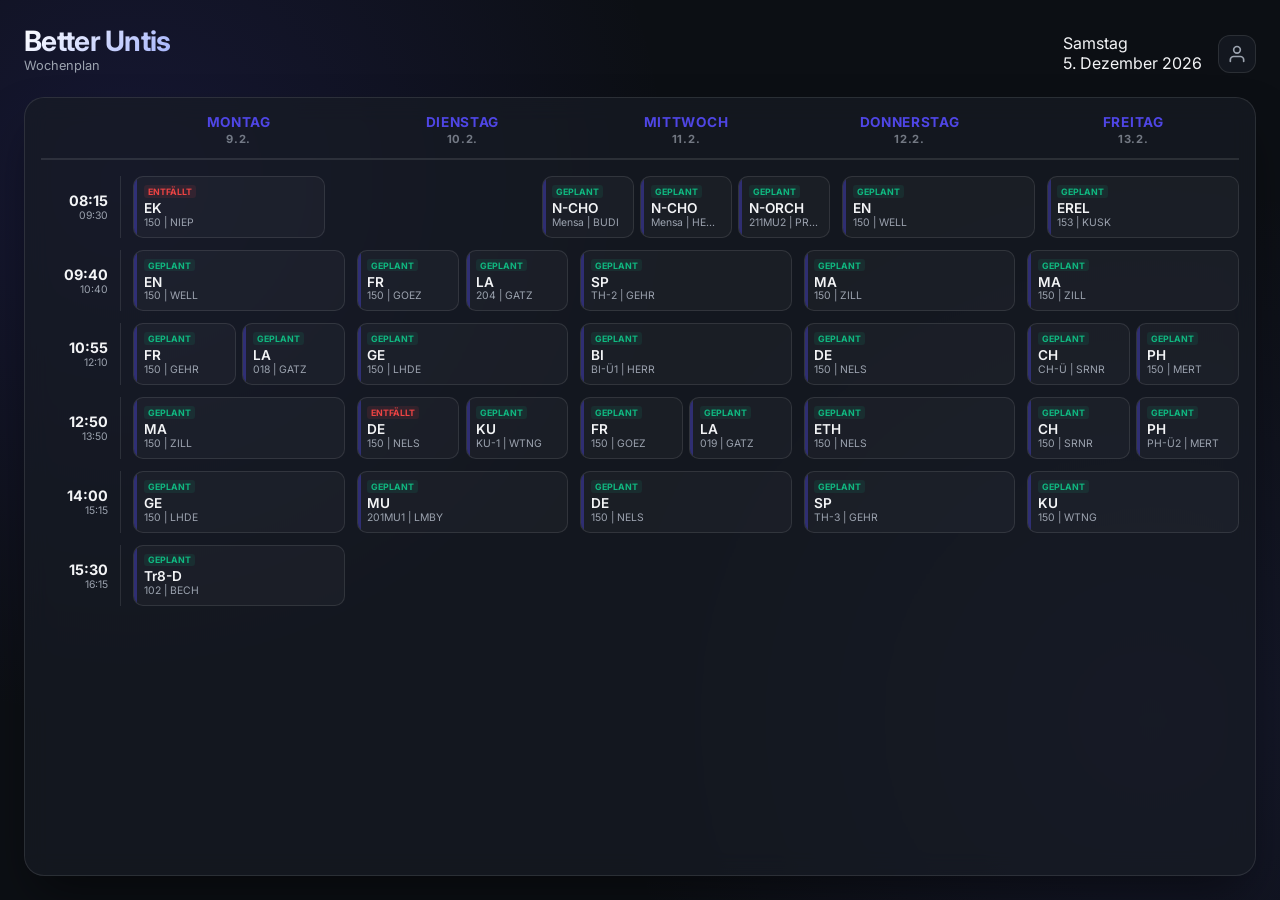
==== MuchBetterUntis/timetable.html @ 6f43b73f "u" ====
<!DOCTYPE html>
<html lang="de">

<head>
    <meta charset="UTF-8">
    <meta name="viewport" content="width=device-width, initial-scale=1.0">
    <title>Better Untis - Stundenplan</title>
    <link rel="preconnect" href="https://fonts.googleapis.com">
    <link rel="preconnect" href="https://fonts.gstatic.com" crossorigin>
    <link href="https://fonts.googleapis.com/css2?family=Inter:wght@300;400;500;600;700&display=swap" rel="stylesheet">
    <style>
        :root {
            --bg-color: #0c0f14;
            --card-bg: rgba(23, 28, 36, 0.7);
            --accent-color: #4f46e5;
            --accent-glow: rgba(79, 70, 229, 0.4);
            --text-primary: #f3f4f6;
            --text-secondary: #9ca3af;
            --glass-border: rgba(255, 255, 255, 0.1);
            --slot-bg: rgba(255, 255, 255, 0.03);
            --slot-hover: rgba(255, 255, 255, 0.08);
        }

        * {
            margin: 0;
            padding: 0;
            box-sizing: border-box;
            font-family: 'Inter', -apple-system, BlinkMacSystemFont, sans-serif;
        }

        body {
            background-color: var(--bg-color);
            background-image:
                radial-gradient(circle at 10% 20%, rgba(79, 70, 229, 0.15) 0%, transparent 40%),
                radial-gradient(circle at 90% 80%, rgba(99, 102, 241, 0.1) 0%, transparent 40%);
            color: var(--text-primary);
            min-height: 100vh;
            display: flex;
            flex-direction: column;
            padding: 1.5rem;
            overflow-x: hidden;
        }

        header {
            width: 100%;
            max-width: 1400px;
            margin: 0 auto 1.5rem;
            display: flex;
            justify-content: space-between;
            align-items: flex-end;
            animation: fadeInDown 0.8s ease-out;
            flex-shrink: 0;
        }

        .brand h1 {
            font-size: 1.75rem;
            font-weight: 700;
            letter-spacing: -0.025em;
            background: linear-gradient(135deg, #fff 0%, #a5b4fc 100%);
            -webkit-background-clip: text;
            background-clip: text;
            -webkit-text-fill-color: transparent;
        }

        .brand p {
            color: var(--text-secondary);
            font-size: 0.8rem;
        }

        .timetable-container {
            width: 100%;
            max-width: 1400px;
            margin: 0 auto;
            background: var(--card-bg);
            backdrop-filter: blur(12px);
            -webkit-backdrop-filter: blur(12px);
            border: 1px solid var(--glass-border);
            border-radius: 20px;
            padding: 1rem;
            box-shadow: 0 25px 50px -12px rgba(0, 0, 0, 0.5);
            animation: fadeInUp 0.8s ease-out 0.2s both;
            overflow-x: auto;
            flex-grow: 1;
            display: flex;
            flex-direction: column;
        }

        .timetable-scroll {
            min-width: 1000px;
            display: flex;
            flex-direction: column;
        }

        .timetable-header {
            display: grid;
            grid-template-columns: 80px repeat(5, 1fr);
            gap: 0.75rem;
            padding-bottom: 0.75rem;
            border-bottom: 2px solid var(--glass-border);
            margin-bottom: 1rem;
        }

        .header-cell {
            text-align: center;
            font-weight: 700;
            color: var(--accent-color);
            text-transform: uppercase;
            font-size: 0.85rem;
            letter-spacing: 0.05em;
        }

        .time-slot-row {
            display: grid;
            grid-template-columns: 80px repeat(5, 1fr);
            gap: 0.75rem;
            margin-bottom: 0.75rem;
            min-height: 60px;
        }

        .time-sidebar {
            display: flex;
            flex-direction: column;
            justify-content: center;
            align-items: flex-end;
            padding-right: 0.75rem;
            border-right: 1px solid var(--glass-border);
            text-align: right;
        }

        .time-start {
            font-size: 0.9rem;
            font-weight: 700;
            color: var(--text-primary);
        }

        .time-end {
            font-size: 0.65rem;
            color: var(--text-secondary);
        }

        .day-column {
            display: flex;
            flex-direction: row;
            gap: 0.4rem;
            height: 100%;
        }

        .slot {
            flex: 1;
            min-width: 0;
            background: var(--slot-bg);
            border: 1px solid var(--glass-border);
            border-radius: 10px;
            padding: 0.5rem 0.6rem;
            transition: all 0.2s ease;
            position: relative;
            overflow: hidden;
            display: flex;
            flex-direction: column;
            gap: 0.2rem;
            font-size: 0.75rem;
        }

        .slot:hover {
            background: var(--slot-hover);
            border-color: var(--accent-color);
            transform: translateY(-1px);
            z-index: 10;
        }

        .slot::before {
            content: '';
            position: absolute;
            left: 0;
            top: 0;
            bottom: 0;
            width: 3px;
            background: var(--accent-color);
            opacity: 0.4;
        }

        .slot:hover::before {
            opacity: 1;
        }

        .lesson-info h3 {
            font-size: 0.85rem;
            font-weight: 600;
            line-height: 1.1;
            white-space: nowrap;
            overflow: hidden;
            text-overflow: ellipsis;
        }

        .lesson-info .details {
            font-size: 0.65rem;
            color: var(--text-secondary);
            white-space: nowrap;
            overflow: hidden;
            text-overflow: ellipsis;
        }

        .status-badge {
            font-size: 0.55rem;
            padding: 0.05rem 0.25rem;
            border-radius: 3px;
            background: rgba(16, 185, 129, 0.1);
            color: #10b981;
            font-weight: 700;
            text-transform: uppercase;
            width: fit-content;
        }

        .status-badge.cancelled {
            background: rgba(239, 68, 68, 0.1);
            color: #ef4444;
        }

        /* Animations */
        @keyframes fadeInDown {
            from {
                opacity: 0;
                transform: translateY(-10px);
            }

            to {
                opacity: 1;
                transform: translateY(0);
            }
        }

        @keyframes fadeInUp {
            from {
                opacity: 0;
                transform: translateY(10px);
            }

            to {
                opacity: 1;
                transform: translateY(0);
            }
        }

        /* Responsive adjustments */
        @media (max-width: 1024px) {
            .timetable-container {
                padding: 0.5rem;
            }
        }

        @media (max-width: 640px) {
            body {
                padding: 0.75rem;
            }

            header {
                flex-direction: column;
                align-items: flex-start;
                gap: 0.75rem;
            }

            .brand h1 {
                font-size: 1.5rem;
            }
        }
    </style>
</head>

<body>
    <header>
        <div class="brand">
            <h1>Better Untis</h1>
            <p>Wochenplan</p>
        </div>
        <div style="display: flex; gap: 1rem; align-items: flex-end;">
            <div class="date-display">
                <div class="day" id="day-name">Lade...</div>
                <div class="full-date" id="full-date">...</div>
            </div>
            <button onclick="window.location.href='login.html'"
                style="background: var(--card-bg); border: 1px solid var(--glass-border); color: var(--text-secondary); padding: 0.5rem; border-radius: 12px; cursor: pointer; display: flex; align-items: center; justify-content: center; transition: all 0.3s;"
                title="Login / Account">
                <svg xmlns="http://www.w3.org/2000/svg" width="20" height="20" viewBox="0 0 24 24" fill="none"
                    stroke="currentColor" stroke-width="2" stroke-linecap="round" stroke-linejoin="round">
                    <path d="M20 21v-2a4 4 0 0 0-4-4H8a4 4 0 0 0-4 4v2"></path>
                    <circle cx="12" cy="7" r="4"></circle>
                </svg>
            </button>
        </div>
    </header>

    <main class="timetable-container">
        <div class="timetable-scroll" id="timetable-content">
            <div style="padding: 2rem; text-align: center; color: var(--text-secondary);">
                Lade Daten...
            </div>
        </div>
    </main>

    <script>
        // Date handling
        const days = ['Sonntag', 'Montag', 'Dienstag', 'Mittwoch', 'Donnerstag', 'Freitag', 'Samstag'];
        const months = ['Januar', 'Februar', 'März', 'April', 'Mai', 'Juni', 'Juli', 'August', 'September', 'Oktober', 'November', 'Dezember'];

        const now = new Date();
        document.getElementById('day-name').textContent = days[now.getDay()];
        document.getElementById('full-date').textContent = `${now.getDate()}. ${months[now.getMonth()]} ${now.getFullYear()}`;

        // Data fetching logic
        async function fetchTimetable() {
            try {
                const response = await fetch('timetable.json');
                if (!response.ok) throw new Error('Keine Daten vorhanden');
                const data = await response.json();
                renderTimetable(data);
            } catch (error) {
                console.error("Fehler beim Laden:", error);
                document.getElementById('timetable-content').innerHTML = `
                    <div style="padding: 3rem; text-align: center; color: var(--text-secondary);">
                        <p>Noch keine Daten verfügbar. Bitte starte erst die <code>main.py --all</code>.</p>
                    </div>
                `;
            }
        }

        function renderTimetable(items) {
            const container = document.getElementById('timetable-content');
            if (!items || items.length === 0) {
                container.innerHTML = '<div style="padding: 2rem; text-align: center;">Keine Stunden gefunden.</div>';
                return;
            }

            // 1. Get unique dates (sorted)
            const dates = [...new Set(items.map(i => i.start.split('T')[0]))].sort();

            // 2. Get unique time slots (start times)
            const timeSlots = [...new Set(items.map(i => i.start.split('T')[1].substring(0, 5)))].sort();

            // Render Header row
            let html = `<div class="timetable-header"><div></div>`;
            dates.forEach(date => {
                const d = new Date(date);
                html += `<div class="header-cell">${days[d.getDay()]}<br><span style="font-size: 0.7rem; color: var(--text-secondary); opacity: 0.7;">${d.getDate()}.${d.getMonth() + 1}.</span></div>`;
            });
            html += `</div>`;

            // Render Row for each time slot
            timeSlots.forEach(timeStart => {
                const sample = items.find(i => i.start.endsWith(timeStart + ":00") || i.start.endsWith(timeStart));
                const timeEnd = sample ? (sample.end.includes('T') ? sample.end.split('T')[1].substring(0, 5) : sample.end.substring(0, 5)) : "";

                html += `<div class="time-slot-row">
                    <div class="time-sidebar">
                        <div class="time-start">${timeStart}</div>
                        <div class="time-end">${timeEnd}</div>
                    </div>`;

                dates.forEach(date => {
                    const lessons = items.filter(i => i.start.startsWith(date) && (i.start.endsWith(timeStart + ":00") || i.start.endsWith(timeStart)));

                    html += `<div class="day-column">`;
                    lessons.forEach(lesson => {
                        const isCancelled = lesson.title.toLowerCase().includes('entfällt');
                        const cleanTitle = lesson.title.replace('(ENTFÄLLT)', '').replace('(ÄNDERUNG)', '').trim();
                        html += `
                            <div class="slot">
                                <span class="status-badge ${isCancelled ? 'cancelled' : ''}">${isCancelled ? 'Entfällt' : 'Geplant'}</span>
                                <div class="lesson-info">
                                    <h3>${cleanTitle}</h3>
                                    <div class="details">${lesson.location} | ${lesson.description}</div>
                                </div>
                            </div>
                        `;
                    });
                    html += `</div>`;
                });
                html += `</div>`;
            });

            container.innerHTML = html;
        }

        fetchTimetable();
    </script>
</body>

</html>
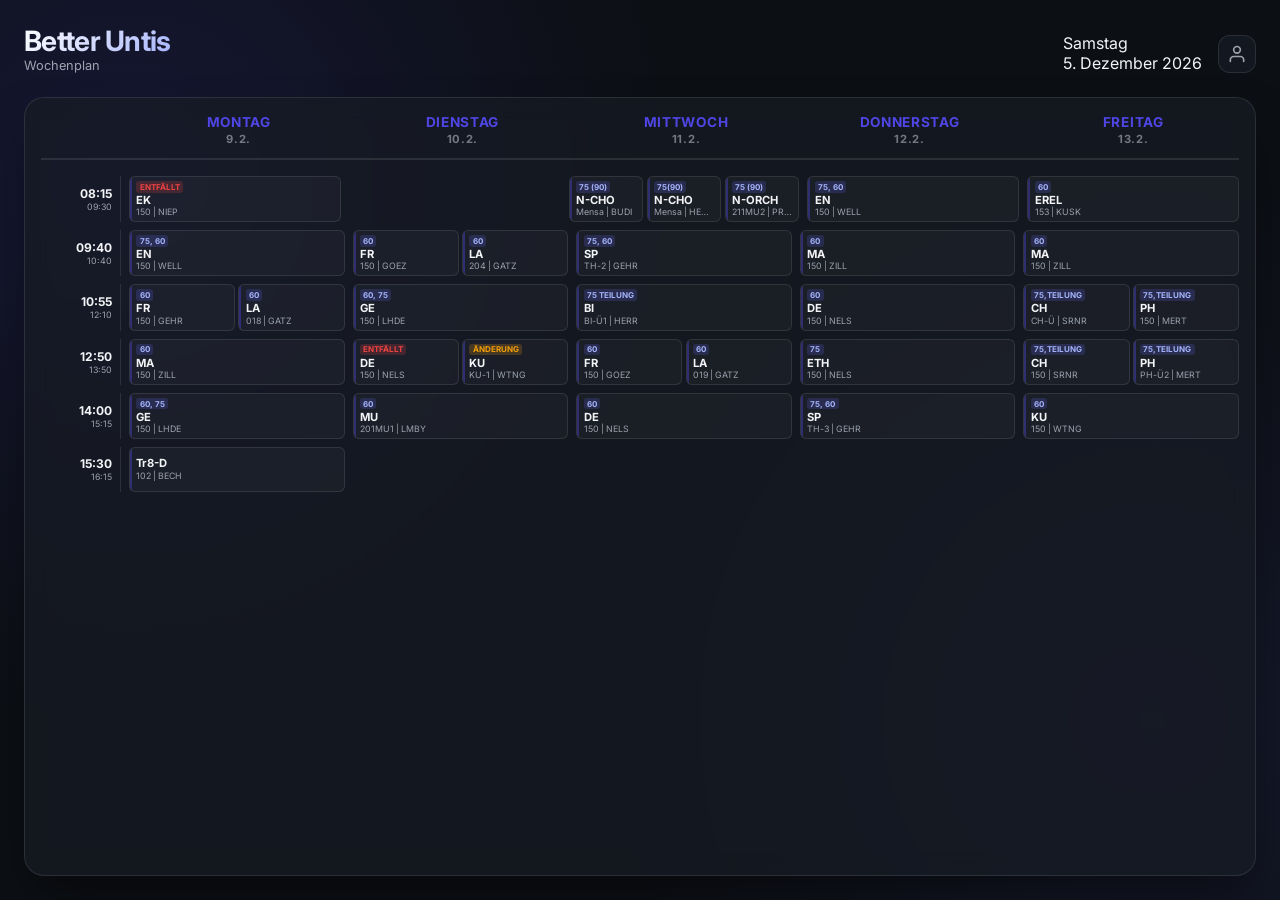
==== commit e8dc3a9e: "u" ====
--- a/MuchBetterUntis/timetable.html
+++ b/MuchBetterUntis/timetable.html
@@ -112,9 +112,10 @@
         .time-slot-row {
             display: grid;
             grid-template-columns: 80px repeat(5, 1fr);
-            gap: 0.75rem;
-            margin-bottom: 0.75rem;
-            min-height: 60px;
+            gap: 0.5rem;
+            margin-bottom: 0.5rem;
+            min-height: 40px;
+            align-items: stretch;
         }
 
         .time-sidebar {
@@ -122,26 +123,28 @@
             flex-direction: column;
             justify-content: center;
             align-items: flex-end;
-            padding-right: 0.75rem;
+            padding-right: 0.5rem;
             border-right: 1px solid var(--glass-border);
             text-align: right;
+            height: 100%;
         }
 
         .time-start {
-            font-size: 0.9rem;
+            font-size: 0.75rem;
             font-weight: 700;
             color: var(--text-primary);
         }
 
         .time-end {
-            font-size: 0.65rem;
+            font-size: 0.55rem;
             color: var(--text-secondary);
         }
 
         .day-column {
             display: flex;
             flex-direction: row;
-            gap: 0.4rem;
+            gap: 0.2rem;
+            align-items: stretch;
             height: 100%;
         }
 
@@ -150,15 +153,17 @@
             min-width: 0;
             background: var(--slot-bg);
             border: 1px solid var(--glass-border);
-            border-radius: 10px;
-            padding: 0.5rem 0.6rem;
+            border-radius: 6px;
+            padding: 0.25rem 0.4rem;
             transition: all 0.2s ease;
             position: relative;
             overflow: hidden;
             display: flex;
             flex-direction: column;
-            gap: 0.2rem;
-            font-size: 0.75rem;
+            justify-content: center;
+            gap: 0.15rem;
+            font-size: 0.65rem;
+            min-height: 45px;
         }
 
         .slot:hover {
@@ -174,7 +179,7 @@
             left: 0;
             top: 0;
             bottom: 0;
-            width: 3px;
+            width: 2px;
             background: var(--accent-color);
             opacity: 0.4;
         }
@@ -184,16 +189,16 @@
         }
 
         .lesson-info h3 {
-            font-size: 0.85rem;
-            font-weight: 600;
-            line-height: 1.1;
+            font-size: 0.7rem;
+            font-weight: 700;
+            line-height: 1;
             white-space: nowrap;
             overflow: hidden;
             text-overflow: ellipsis;
         }
 
         .lesson-info .details {
-            font-size: 0.65rem;
+            font-size: 0.55rem;
             color: var(--text-secondary);
             white-space: nowrap;
             overflow: hidden;
@@ -201,8 +206,8 @@
         }
 
         .status-badge {
-            font-size: 0.55rem;
-            padding: 0.05rem 0.25rem;
+            font-size: 0.5rem;
+            padding: 0.05rem 0.2rem;
             border-radius: 3px;
             background: rgba(16, 185, 129, 0.1);
             color: #10b981;
@@ -212,8 +217,18 @@
         }
 
         .status-badge.cancelled {
-            background: rgba(239, 68, 68, 0.1);
+            background: rgba(239, 68, 68, 0.2);
             color: #ef4444;
+        }
+
+        .status-badge.irregular {
+            background: rgba(245, 158, 11, 0.2);
+            color: #f59e0b;
+        }
+
+        .status-badge.info {
+            background: rgba(99, 102, 241, 0.2);
+            color: #a5b4fc;
         }
 
         /* Animations */
@@ -356,15 +371,26 @@
                     </div>`;
 
                 dates.forEach(date => {
-                    const lessons = items.filter(i => i.start.startsWith(date) && (i.start.endsWith(timeStart + ":00") || i.start.endsWith(timeStart)));
+                    // Filter lessons for this day and time slot
+                    const lessons = items.filter(i =>
+                        i.start.startsWith(date) &&
+                        (i.start.endsWith(timeStart + ":00") || i.start.endsWith(timeStart))
+                    );
 
                     html += `<div class="day-column">`;
                     lessons.forEach(lesson => {
                         const isCancelled = lesson.title.toLowerCase().includes('entfällt');
+                        const isIrregular = lesson.title.toLowerCase().includes('änderung');
                         const cleanTitle = lesson.title.replace('(ENTFÄLLT)', '').replace('(ÄNDERUNG)', '').trim();
+
+                        let badgeHtml = '';
+                        if (isCancelled) badgeHtml = `<span class="status-badge cancelled">Entfällt</span>`;
+                        else if (isIrregular) badgeHtml = `<span class="status-badge irregular">Änderung</span>`;
+                        else if (lesson.info) badgeHtml = `<span class="status-badge info">${lesson.info}</span>`;
+
                         html += `
-                            <div class="slot">
-                                <span class="status-badge ${isCancelled ? 'cancelled' : ''}">${isCancelled ? 'Entfällt' : 'Geplant'}</span>
+                            <div class="slot" title="${lesson.description}${lesson.info ? '\nInfo: ' + lesson.info : ''}">
+                                ${badgeHtml}
                                 <div class="lesson-info">
                                     <h3>${cleanTitle}</h3>
                                     <div class="details">${lesson.location} | ${lesson.description}</div>
